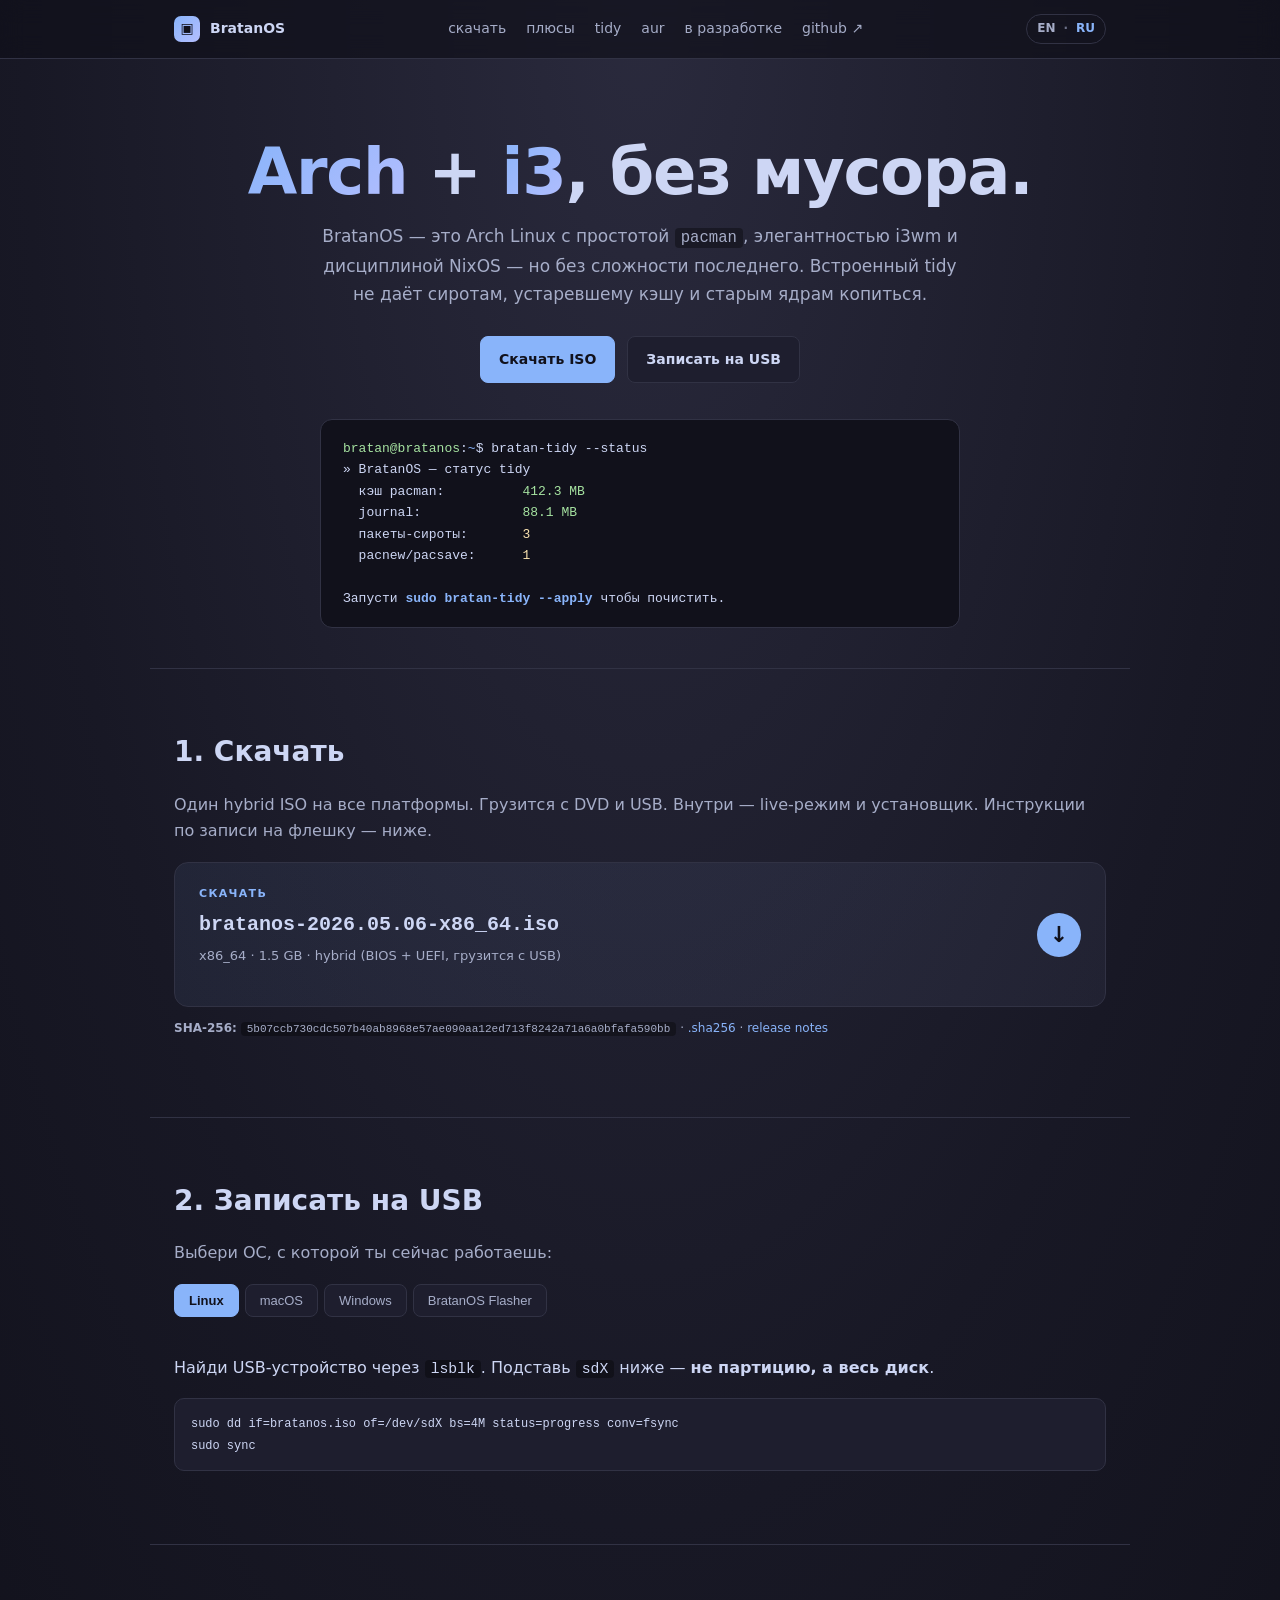
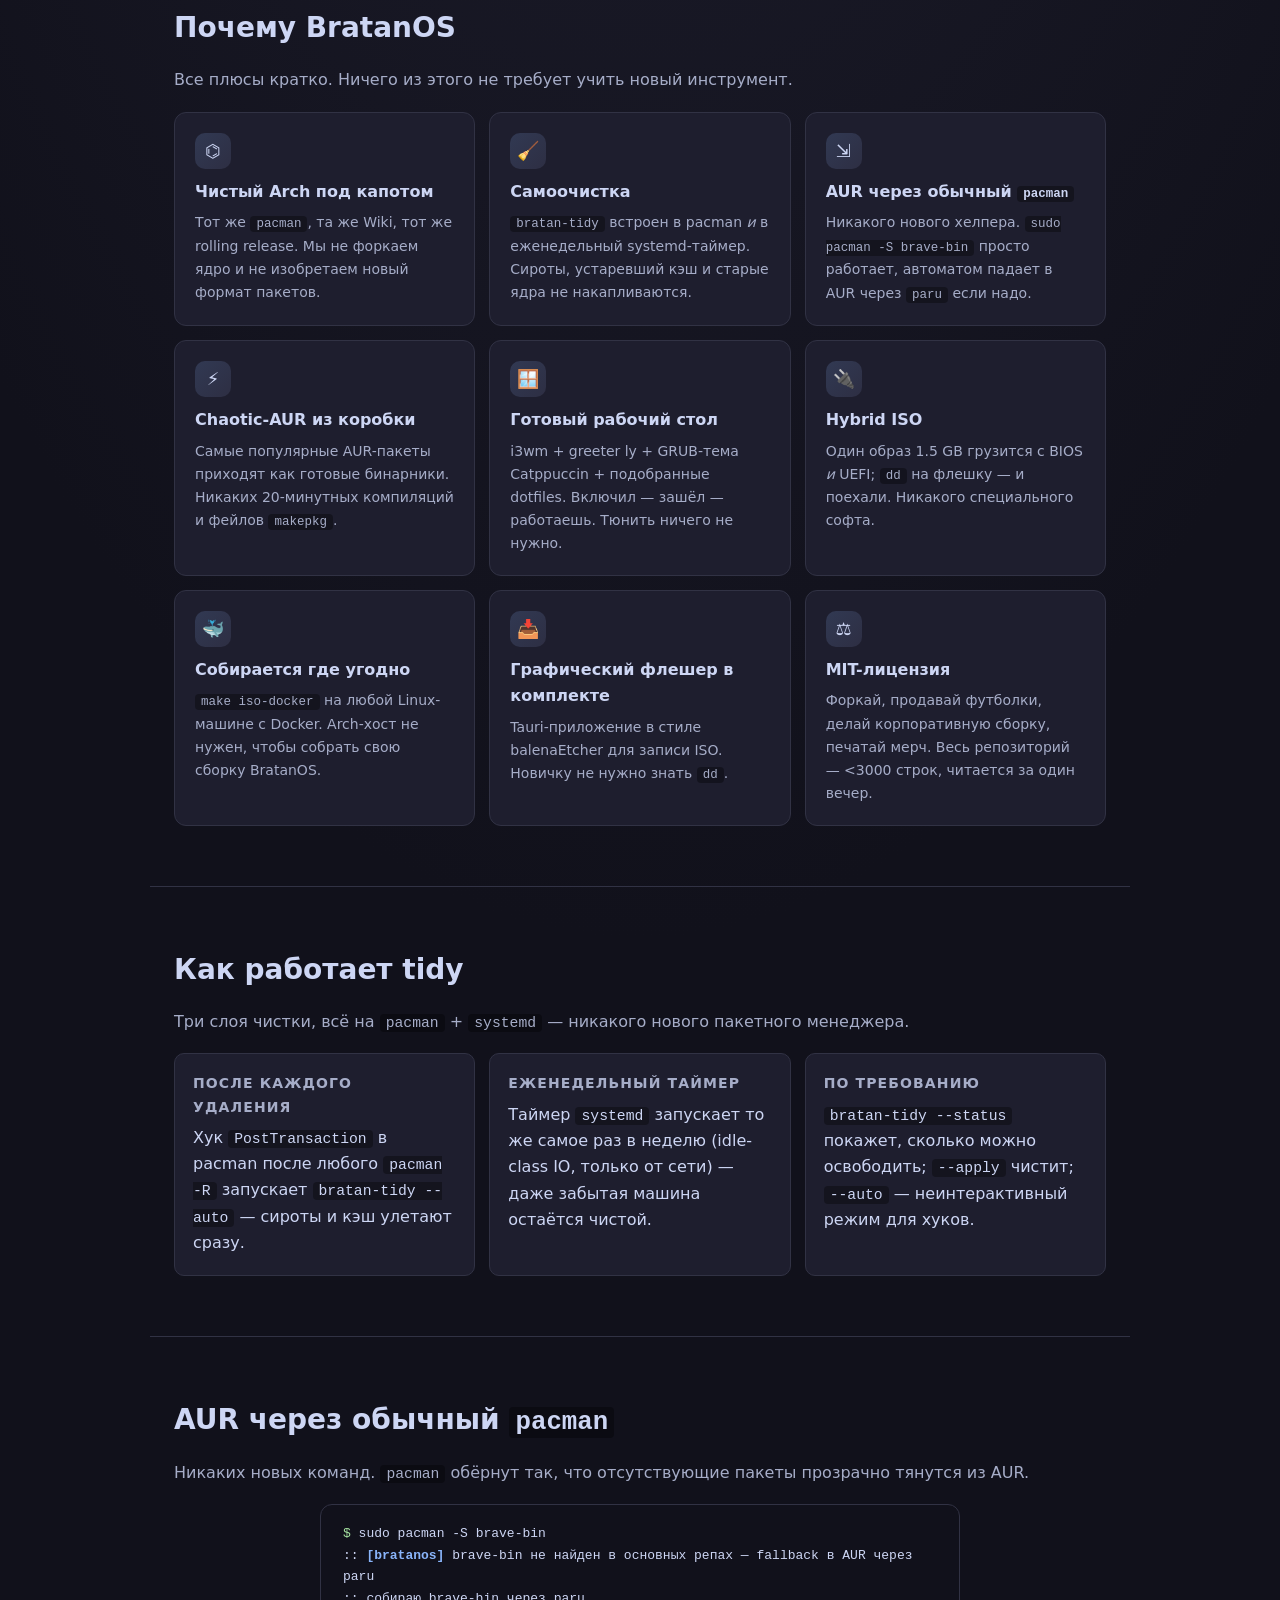
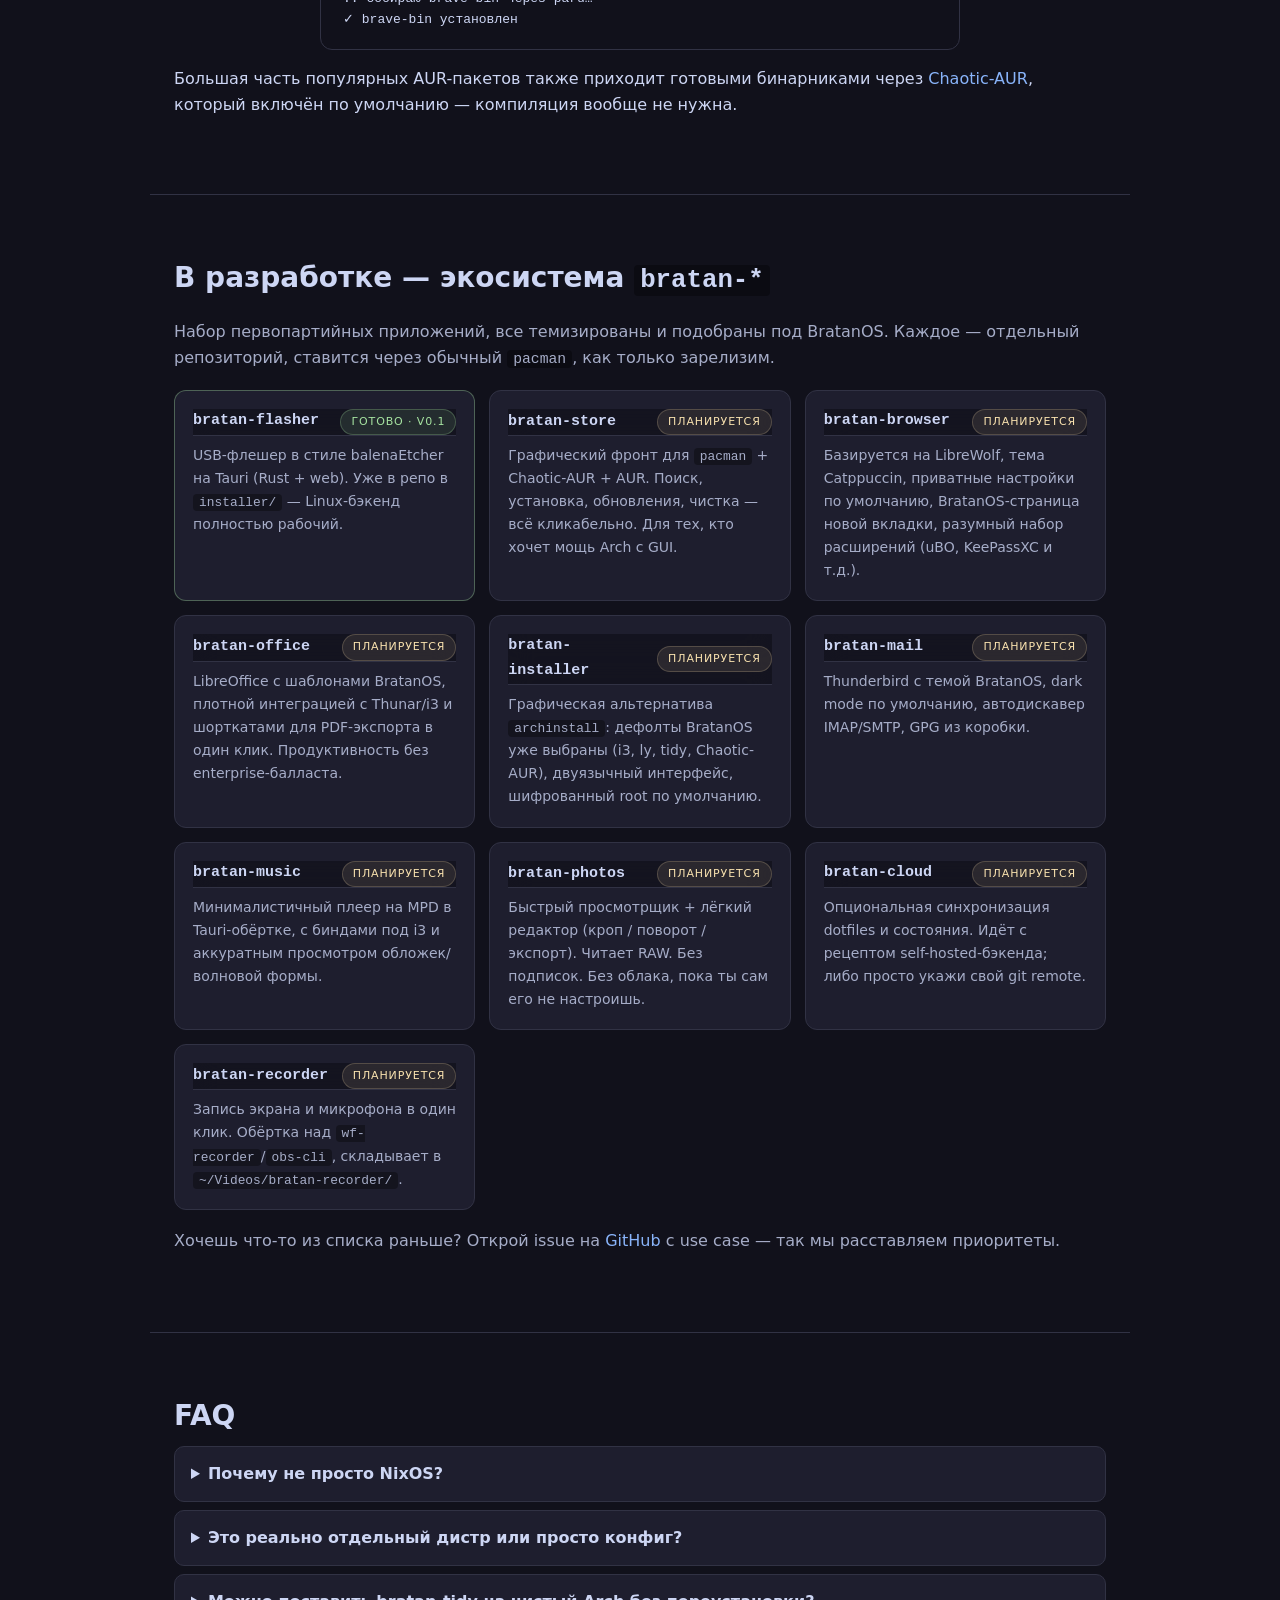
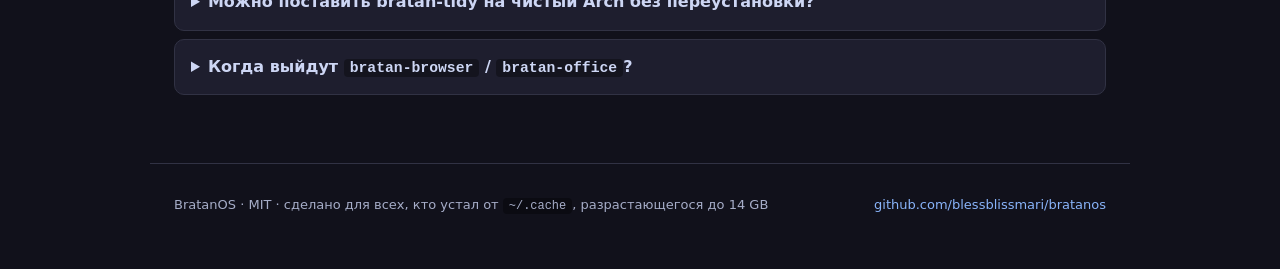
==== ru/index.html @ 0a7b6b56 "site: russian version + 'Why BratanOS' + 'Coming soon' bratan-* roadmap" ====
<!doctype html>
<html lang="ru">
<head>
  <meta charset="utf-8" />
  <meta name="viewport" content="width=device-width, initial-scale=1" />
  <meta name="description" content="BratanOS — Arch Linux + i3wm со встроенной авточисткой системы. Без сложности NixOS, без накопления мусора. С графическим флешером в комплекте." />
  <title>BratanOS — Arch + i3, без мусора.</title>
  <link rel="icon" href="data:image/svg+xml;utf8,&lt;svg xmlns='http://www.w3.org/2000/svg' viewBox='0 0 64 64'&gt;&lt;rect width='64' height='64' rx='12' fill='%2389b4fa'/&gt;&lt;text x='50%25' y='50%25' dominant-baseline='central' text-anchor='middle' font-family='ui-monospace,monospace' font-size='32' font-weight='800' fill='%231e1e2e'&gt;B&lt;/text&gt;&lt;/svg&gt;" />
  <link rel="stylesheet" href="../style.css" />
</head>
<body>

<header>
  <nav>
    <a class="brand" href="#">
      <span class="logo">▣</span> BratanOS
    </a>
    <ul class="nav-links">
      <li><a href="#download">скачать</a></li>
      <li><a href="#why">плюсы</a></li>
      <li><a href="#tidy">tidy</a></li>
      <li><a href="#aur">aur</a></li>
      <li><a href="#roadmap">в разработке</a></li>
      <li><a href="https://github.com/blessblissmari/bratanos">github ↗</a></li>
    </ul>
    <div class="lang">
      <a href="../">EN</a>
      <span class="lang__sep">·</span>
      <span class="lang__active">RU</span>
    </div>
  </nav>
</header>

<section class="hero">
  <h1><span class="grad">Arch</span> + <span class="grad">i3</span>, без мусора.</h1>
  <p class="lede">
    BratanOS — это Arch Linux с простотой <code>pacman</code>,
    элегантностью i3wm и дисциплиной NixOS — но без сложности последнего.
    Встроенный tidy не даёт сиротам, устаревшему кэшу и старым ядрам копиться.
  </p>
  <div class="cta">
    <a href="#download" class="btn btn--primary">Скачать ISO</a>
    <a href="#flash" class="btn">Записать на USB</a>
  </div>
  <pre class="terminal" aria-hidden="true"><span class="prompt">bratan@bratanos</span>:<span class="path">~</span>$ bratan-tidy --status
» BratanOS — статус tidy
  кэш pacman:          <span class="t-good">412.3 MB</span>
  journal:             <span class="t-good">88.1 MB</span>
  пакеты-сироты:       <span class="t-warn">3</span>
  pacnew/pacsave:      <span class="t-warn">1</span>

Запусти <span class="t-accent">sudo bratan-tidy --apply</span> чтобы почистить.</pre>
</section>

<section id="download" class="section">
  <h2>1. Скачать</h2>
  <p class="muted">Один hybrid ISO на все платформы. Грузится с DVD и USB. Внутри — live-режим и установщик. Инструкции по записи на флешку — ниже.</p>
  <a class="download-cta" href="https://github.com/blessblissmari/bratanos/releases/download/v0.1.0/bratanos-2026.05.06-x86_64.iso">
    <div class="download-cta__main">
      <span class="download-cta__label">Скачать</span>
      <strong>bratanos-2026.05.06-x86_64.iso</strong>
      <span class="muted">x86_64 · 1.5 GB · hybrid (BIOS + UEFI, грузится с USB)</span>
    </div>
    <div class="download-cta__arrow">↓</div>
  </a>
  <p class="muted download-meta">
    <strong>SHA-256:</strong>
    <code>5b07ccb730cdc507b40ab8968e57ae090aa12ed713f8242a71a6a0bfafa590bb</code>
    · <a href="https://github.com/blessblissmari/bratanos/releases/download/v0.1.0/bratanos-2026.05.06-x86_64.iso.sha256">.sha256</a>
    · <a href="https://github.com/blessblissmari/bratanos/releases/tag/v0.1.0">release notes</a>
  </p>
</section>

<section id="flash" class="section">
  <h2>2. Записать на USB</h2>
  <p class="muted">Выбери ОС, с которой ты сейчас работаешь:</p>
  <div class="tabs">
    <button class="tab" data-tab="linux">Linux</button>
    <button class="tab" data-tab="mac">macOS</button>
    <button class="tab" data-tab="windows">Windows</button>
    <button class="tab" data-tab="flasher">BratanOS Flasher</button>
  </div>
  <div class="tab-panel" data-panel="linux">
    <p>Найди USB-устройство через <code>lsblk</code>. Подставь <code>sdX</code> ниже — <strong>не партицию, а весь диск</strong>.</p>
    <pre><code>sudo dd if=bratanos.iso of=/dev/sdX bs=4M status=progress conv=fsync
sudo sync</code></pre>
  </div>
  <div class="tab-panel hidden" data-panel="mac">
    <p>Найди диск через <code>diskutil list</code>, размонтируй и пиши <code>dd</code>:</p>
    <pre><code>diskutil list
diskutil unmountDisk /dev/diskN
sudo dd if=bratanos.iso of=/dev/rdiskN bs=4m
sync</code></pre>
    <p class="muted">Или возьми <a href="https://etcher.balena.io/">balenaEtcher</a>, если терминал пугает.</p>
  </div>
  <div class="tab-panel hidden" data-panel="windows">
    <p>Любой из вариантов:</p>
    <ul>
      <li><a href="https://rufus.ie/">Rufus</a> — режим «DD image».</li>
      <li><a href="https://www.ventoy.net/">Ventoy</a> — кинуть ISO на флешку с Ventoy.</li>
      <li><a href="https://etcher.balena.io/">balenaEtcher</a> — выбрать, нажать, готово.</li>
    </ul>
  </div>
  <div class="tab-panel hidden" data-panel="flasher">
    <p>BratanOS Flasher — наш собственный аналог balenaEtcher: выбери ISO, выбери флешку, смотри прогресс. Написан на Tauri (Rust + web).</p>
    <pre><code># на BratanOS или Arch:
git clone https://github.com/blessblissmari/bratanos
cd bratanos/installer
sudo bratan-flasher</code></pre>
    <p class="muted">Linux-бэкенд работает уже сейчас; macOS и Windows — в разработке (заглушки за общим trait-ом).</p>
  </div>
</section>

<section id="why" class="section">
  <h2>Почему BratanOS</h2>
  <p class="muted">Все плюсы кратко. Ничего из этого не требует учить новый инструмент.</p>
  <div class="benefits">
    <div class="benefit">
      <div class="benefit__icon">⌬</div>
      <h3>Чистый Arch под капотом</h3>
      <p>Тот же <code>pacman</code>, та же Wiki, тот же rolling release. Мы не форкаем ядро и не изобретаем новый формат пакетов.</p>
    </div>
    <div class="benefit">
      <div class="benefit__icon">🧹</div>
      <h3>Самоочистка</h3>
      <p><code>bratan-tidy</code> встроен в pacman <em>и</em> в еженедельный systemd-таймер. Сироты, устаревший кэш и старые ядра не накапливаются.</p>
    </div>
    <div class="benefit">
      <div class="benefit__icon">⇲</div>
      <h3>AUR через обычный <code>pacman</code></h3>
      <p>Никакого нового хелпера. <code>sudo pacman -S brave-bin</code> просто работает, автоматом падает в AUR через <code>paru</code> если надо.</p>
    </div>
    <div class="benefit">
      <div class="benefit__icon">⚡</div>
      <h3>Chaotic-AUR из коробки</h3>
      <p>Самые популярные AUR-пакеты приходят как готовые бинарники. Никаких 20-минутных компиляций и фейлов <code>makepkg</code>.</p>
    </div>
    <div class="benefit">
      <div class="benefit__icon">🪟</div>
      <h3>Готовый рабочий стол</h3>
      <p>i3wm + greeter ly + GRUB-тема Catppuccin + подобранные dotfiles. Включил — зашёл — работаешь. Тюнить ничего не нужно.</p>
    </div>
    <div class="benefit">
      <div class="benefit__icon">🔌</div>
      <h3>Hybrid ISO</h3>
      <p>Один образ 1.5 GB грузится с BIOS <em>и</em> UEFI; <code>dd</code> на флешку — и поехали. Никакого специального софта.</p>
    </div>
    <div class="benefit">
      <div class="benefit__icon">🐳</div>
      <h3>Собирается где угодно</h3>
      <p><code>make iso-docker</code> на любой Linux-машине с Docker. Arch-хост не нужен, чтобы собрать свою сборку BratanOS.</p>
    </div>
    <div class="benefit">
      <div class="benefit__icon">📥</div>
      <h3>Графический флешер в комплекте</h3>
      <p>Tauri-приложение в стиле balenaEtcher для записи ISO. Новичку не нужно знать <code>dd</code>.</p>
    </div>
    <div class="benefit">
      <div class="benefit__icon">⚖</div>
      <h3>MIT-лицензия</h3>
      <p>Форкай, продавай футболки, делай корпоративную сборку, печатай мерч. Весь репозиторий — &lt;3000 строк, читается за один вечер.</p>
    </div>
  </div>
</section>

<section id="tidy" class="section">
  <h2>Как работает tidy</h2>
  <p class="muted">Три слоя чистки, всё на <code>pacman</code> + <code>systemd</code> — никакого нового пакетного менеджера.</p>
  <div class="grid-3">
    <div class="card">
      <h3>после каждого удаления</h3>
      <p>Хук <code>PostTransaction</code> в pacman после любого <code>pacman -R</code> запускает <code>bratan-tidy --auto</code> — сироты и кэш улетают сразу.</p>
    </div>
    <div class="card">
      <h3>еженедельный таймер</h3>
      <p>Таймер <code>systemd</code> запускает то же самое раз в неделю (idle-class IO, только от сети) — даже забытая машина остаётся чистой.</p>
    </div>
    <div class="card">
      <h3>по требованию</h3>
      <p><code>bratan-tidy --status</code> покажет, сколько можно освободить; <code>--apply</code> чистит; <code>--auto</code> — неинтерактивный режим для хуков.</p>
    </div>
  </div>
</section>

<section id="aur" class="section">
  <h2>AUR через обычный <code>pacman</code></h2>
  <p class="muted">Никаких новых команд. <code>pacman</code> обёрнут так, что отсутствующие пакеты прозрачно тянутся из AUR.</p>
  <pre class="terminal"><span class="prompt">$</span> sudo pacman -S brave-bin
:: <span class="t-accent">[bratanos]</span> brave-bin не найден в основных репах — fallback в AUR через paru
:: собираю brave-bin через paru…
✓ brave-bin установлен</pre>
  <p>Большая часть популярных AUR-пакетов также приходит готовыми бинарниками через <a href="https://aur.chaotic.cx/">Chaotic-AUR</a>, который включён по умолчанию — компиляция вообще не нужна.</p>
</section>

<section id="roadmap" class="section">
  <h2>В разработке — экосистема <code>bratan-*</code></h2>
  <p class="muted">Набор первопартийных приложений, все темизированы и подобраны под BratanOS. Каждое — отдельный репозиторий, ставится через обычный <code>pacman</code>, как только зарелизим.</p>
  <div class="roadmap">
    <article class="rmcard rmcard--shipped">
      <header>
        <span class="rmcard__name">bratan-flasher</span>
        <span class="rmcard__status rmcard__status--shipped">готово · v0.1</span>
      </header>
      <p>USB-флешер в стиле balenaEtcher на Tauri (Rust + web). Уже в репо в <code>installer/</code> — Linux-бэкенд полностью рабочий.</p>
    </article>
    <article class="rmcard">
      <header>
        <span class="rmcard__name">bratan-store</span>
        <span class="rmcard__status">планируется</span>
      </header>
      <p>Графический фронт для <code>pacman</code> + Chaotic-AUR + AUR. Поиск, установка, обновления, чистка — всё кликабельно. Для тех, кто хочет мощь Arch с GUI.</p>
    </article>
    <article class="rmcard">
      <header>
        <span class="rmcard__name">bratan-browser</span>
        <span class="rmcard__status">планируется</span>
      </header>
      <p>Базируется на LibreWolf, тема Catppuccin, приватные настройки по умолчанию, BratanOS-страница новой вкладки, разумный набор расширений (uBO, KeePassXC и т.д.).</p>
    </article>
    <article class="rmcard">
      <header>
        <span class="rmcard__name">bratan-office</span>
        <span class="rmcard__status">планируется</span>
      </header>
      <p>LibreOffice с шаблонами BratanOS, плотной интеграцией с Thunar/i3 и шорткатами для PDF-экспорта в один клик. Продуктивность без enterprise-балласта.</p>
    </article>
    <article class="rmcard">
      <header>
        <span class="rmcard__name">bratan-installer</span>
        <span class="rmcard__status">планируется</span>
      </header>
      <p>Графическая альтернатива <code>archinstall</code>: дефолты BratanOS уже выбраны (i3, ly, tidy, Chaotic-AUR), двуязычный интерфейс, шифрованный root по умолчанию.</p>
    </article>
    <article class="rmcard">
      <header>
        <span class="rmcard__name">bratan-mail</span>
        <span class="rmcard__status">планируется</span>
      </header>
      <p>Thunderbird с темой BratanOS, dark mode по умолчанию, автодискавер IMAP/SMTP, GPG из коробки.</p>
    </article>
    <article class="rmcard">
      <header>
        <span class="rmcard__name">bratan-music</span>
        <span class="rmcard__status">планируется</span>
      </header>
      <p>Минималистичный плеер на MPD в Tauri-обёртке, с биндами под i3 и аккуратным просмотром обложек/волновой формы.</p>
    </article>
    <article class="rmcard">
      <header>
        <span class="rmcard__name">bratan-photos</span>
        <span class="rmcard__status">планируется</span>
      </header>
      <p>Быстрый просмотрщик + лёгкий редактор (кроп / поворот / экспорт). Читает RAW. Без подписок. Без облака, пока ты сам его не настроишь.</p>
    </article>
    <article class="rmcard">
      <header>
        <span class="rmcard__name">bratan-cloud</span>
        <span class="rmcard__status">планируется</span>
      </header>
      <p>Опциональная синхронизация dotfiles и состояния. Идёт с рецептом self-hosted-бэкенда; либо просто укажи свой git remote.</p>
    </article>
    <article class="rmcard">
      <header>
        <span class="rmcard__name">bratan-recorder</span>
        <span class="rmcard__status">планируется</span>
      </header>
      <p>Запись экрана и микрофона в один клик. Обёртка над <code>wf-recorder</code>/<code>obs-cli</code>, складывает в <code>~/Videos/bratan-recorder/</code>.</p>
    </article>
  </div>
  <p class="muted" style="margin-top: 18px;">
    Хочешь что-то из списка раньше? Открой issue на
    <a href="https://github.com/blessblissmari/bratanos/issues">GitHub</a> с use case — так мы расставляем приоритеты.
  </p>
</section>

<section class="section">
  <h2>FAQ</h2>
  <details>
    <summary>Почему не просто NixOS?</summary>
    <p>Nix решает проблему, но цена — новый язык, derivations, flakes и кривая обучения. BratanOS сохраняет простоту Arch и просто наводит порядок в том, что уже есть.</p>
  </details>
  <details>
    <summary>Это реально отдельный дистр или просто конфиг?</summary>
    <p>Это downstream Arch — те же пакеты, те же ядра, тот же <code>pacman</code>. «Дистр» — это профиль archiso, набор инструментов <code>bratan-*</code> и подобранные дефолты (i3, ly, GRUB-тема, Chaotic-AUR из коробки).</p>
  </details>
  <details>
    <summary>Можно поставить bratan-tidy на чистый Arch без переустановки?</summary>
    <p>Да. Клонируй репо и сделай <code>sudo make install-tidy</code> — он просто положит скрипт + systemd-юнит + pacman-хук на место.</p>
  </details>
  <details>
    <summary>Когда выйдут <code>bratan-browser</code> / <code>bratan-office</code>?</summary>
    <p>Жёсткого ETA нет. Roadmap выше — оптимистичный список; лучше выпустить одно хорошо, чем десять наполовину. Flasher уже в v0.1; следующие в очереди — <code>bratan-store</code> и <code>bratan-installer</code>.</p>
  </details>
</section>

<footer>
  <span>BratanOS · MIT · сделано для всех, кто устал от <code>~/.cache</code>, разрастающегося до 14 GB</span>
  <a href="https://github.com/blessblissmari/bratanos">github.com/blessblissmari/bratanos</a>
</footer>

<script src="../main.js"></script>
</body>
</html>
---- style.css ----
:root {
  --bg:        #11111b;
  --bg-2:      #181825;
  --surface:   #1e1e2e;
  --surface-2: #313244;
  --line:      #313244;
  --text:      #cdd6f4;
  --muted:     #a6adc8;
  --dim:       #6c7086;
  --accent:    #89b4fa;
  --accent-2:  #b4befe;
  --good:      #a6e3a1;
  --warn:      #f9e2af;
  --bad:       #f38ba8;
}

* { box-sizing: border-box; }
html, body { margin: 0; padding: 0; }
body {
  background: radial-gradient(80% 50% at 50% 0%, #2a2a3d 0%, var(--bg-2) 60%, var(--bg) 100%);
  color: var(--text);
  font: 16px/1.65 'Inter', system-ui, -apple-system, BlinkMacSystemFont, sans-serif;
  min-height: 100vh;
}

a { color: var(--accent); text-decoration: none; }
a:hover { color: var(--accent-2); }

code, pre, .terminal {
  font-family: 'JetBrains Mono', ui-monospace, SFMono-Regular, Menlo, monospace;
  font-size: 0.92em;
}
code { background: rgba(0,0,0,0.35); padding: 1px 6px; border-radius: 4px; }
pre {
  background: var(--surface);
  border: 1px solid var(--line);
  padding: 14px 16px;
  border-radius: 10px;
  overflow-x: auto;
  font-size: 13px;
}
pre code { background: transparent; padding: 0; }

/* nav */
header {
  position: sticky; top: 0; z-index: 10;
  backdrop-filter: blur(12px);
  background: rgba(17,17,27,0.7);
  border-bottom: 1px solid var(--line);
}
nav {
  max-width: 980px; margin: 0 auto; padding: 14px 24px;
  display: flex; justify-content: space-between; align-items: center;
  font-size: 14px;
}
nav .brand { display: flex; align-items: center; gap: 10px; font-weight: 700; color: var(--text); }
nav .brand .logo {
  width: 26px; height: 26px;
  border-radius: 7px;
  background: linear-gradient(135deg, var(--accent), var(--accent-2));
  color: var(--bg);
  display: grid; place-items: center;
  font-size: 14px;
}
nav ul { list-style: none; padding: 0; margin: 0; display: flex; gap: 20px; }
nav ul a { color: var(--muted); }
nav ul a:hover { color: var(--text); }

/* lang switcher */
.lang {
  display: inline-flex; align-items: center; gap: 8px;
  padding: 4px 10px;
  border-radius: 999px;
  border: 1px solid var(--line);
  font-size: 12px; font-weight: 700;
  color: var(--muted);
}
.lang a { color: var(--muted); }
.lang a:hover { color: var(--text); }
.lang__active { color: var(--accent); }
.lang__sep { color: var(--dim); }

@media (max-width: 720px) {
  nav { gap: 12px; flex-wrap: wrap; }
  nav ul { gap: 14px; font-size: 13px; }
}

/* hero */
.hero {
  max-width: 980px; margin: 0 auto;
  padding: 80px 24px 40px;
  text-align: center;
}
.hero h1 {
  font-size: clamp(36px, 6vw, 64px);
  font-weight: 800;
  letter-spacing: -0.02em;
  margin: 0 0 16px;
  line-height: 1.05;
}
.hero .grad {
  background: linear-gradient(135deg, var(--accent), var(--accent-2));
  -webkit-background-clip: text;
  background-clip: text;
  color: transparent;
}
.hero .lede {
  max-width: 640px; margin: 0 auto 28px;
  color: var(--muted); font-size: 17px;
}
.hero .cta { display: flex; gap: 12px; justify-content: center; margin-bottom: 36px; }

.btn {
  display: inline-block;
  padding: 11px 18px;
  border-radius: 8px;
  background: var(--surface);
  color: var(--text);
  border: 1px solid var(--line);
  font-weight: 600;
  font-size: 14px;
  transition: transform .05s ease, background .15s ease, border-color .15s ease;
}
.btn:hover { background: var(--surface-2); color: var(--text); }
.btn--primary { background: var(--accent); color: var(--bg); border-color: var(--accent); }
.btn--primary:hover { background: var(--accent-2); color: var(--bg); }

.terminal {
  text-align: left;
  background: var(--bg);
  border: 1px solid var(--line);
  padding: 18px 22px;
  border-radius: 12px;
  max-width: 640px; margin: 0 auto;
  font-size: 13px;
  white-space: pre-wrap;
}
.terminal .prompt { color: var(--good); }
.terminal .path   { color: var(--accent); }
.t-good   { color: var(--good); }
.t-warn   { color: var(--warn); }
.t-accent { color: var(--accent); font-weight: 700; }

/* sections */
.section {
  max-width: 980px; margin: 0 auto;
  padding: 60px 24px;
  border-top: 1px solid var(--line);
}
.section h2 { font-size: 28px; margin: 0 0 6px; }
.section .muted { color: var(--muted); margin-bottom: 18px; }

/* download */
.download-cta {
  display: flex; align-items: center; gap: 18px;
  padding: 22px 24px;
  border-radius: 14px;
  background: linear-gradient(135deg, rgba(137,180,250,0.08), rgba(180,190,254,0.06));
  border: 1px solid var(--line);
  color: var(--text);
  margin: 18px 0 8px;
  transition: transform .08s ease, border-color .15s ease, background .2s ease;
}
.download-cta:hover {
  border-color: var(--accent);
  background: linear-gradient(135deg, rgba(137,180,250,0.18), rgba(180,190,254,0.12));
  color: var(--text);
  transform: translateY(-1px);
}
.download-cta__main { display: flex; flex-direction: column; gap: 4px; flex: 1; min-width: 0; }
.download-cta__label {
  font-size: 11px; text-transform: uppercase; letter-spacing: 0.12em; color: var(--accent);
  font-weight: 700;
}
.download-cta strong {
  font-size: 20px;
  font-family: 'JetBrains Mono', ui-monospace, monospace;
  word-break: break-all;
}
.download-cta .muted { font-size: 13px; color: var(--muted); }
.download-cta__arrow {
  width: 44px; height: 44px;
  border-radius: 50%;
  background: var(--accent);
  color: var(--bg);
  display: grid; place-items: center;
  font-size: 22px; font-weight: 800;
  flex-shrink: 0;
}
.download-meta { font-size: 12px; word-break: break-all; }

/* tabs */
.tabs { display: flex; gap: 6px; flex-wrap: wrap; margin: 14px 0; }
.tab {
  background: var(--surface);
  border: 1px solid var(--line);
  color: var(--muted);
  padding: 8px 14px;
  border-radius: 8px;
  cursor: pointer; font-size: 13px;
}
.tab.active { background: var(--accent); color: var(--bg); border-color: var(--accent); font-weight: 700; }
.tab-panel { padding-top: 8px; }
.hidden { display: none !important; }

/* grid-3 */
.grid-3 {
  display: grid; gap: 14px;
  grid-template-columns: repeat(auto-fit, minmax(240px, 1fr));
  margin-top: 18px;
}
.card {
  padding: 18px; border-radius: 10px;
  background: var(--surface);
  border: 1px solid var(--line);
}
.card h3 { margin: 0 0 6px; font-size: 14px; text-transform: uppercase; letter-spacing: 0.08em; color: var(--muted); }
.card p  { margin: 0; }

/* benefits grid (Why BratanOS) */
.benefits {
  display: grid; gap: 14px;
  grid-template-columns: repeat(auto-fit, minmax(260px, 1fr));
  margin-top: 18px;
}
.benefit {
  padding: 20px;
  border-radius: 12px;
  background: var(--surface);
  border: 1px solid var(--line);
  display: flex; flex-direction: column; gap: 6px;
  transition: border-color .15s ease, transform .08s ease;
}
.benefit:hover { border-color: var(--accent); transform: translateY(-1px); }
.benefit__icon {
  width: 36px; height: 36px;
  display: grid; place-items: center;
  border-radius: 10px;
  background: linear-gradient(135deg, rgba(137,180,250,0.18), rgba(180,190,254,0.10));
  font-size: 18px;
  margin-bottom: 4px;
}
.benefit h3 {
  margin: 0;
  font-size: 16px;
  letter-spacing: 0;
  text-transform: none;
  color: var(--text);
}
.benefit p { margin: 0; color: var(--muted); font-size: 14px; }
.benefit code { font-size: 12.5px; }

/* roadmap */
.roadmap {
  display: grid; gap: 14px;
  grid-template-columns: repeat(auto-fit, minmax(280px, 1fr));
  margin-top: 18px;
}
.rmcard {
  padding: 18px;
  border-radius: 12px;
  background: var(--surface);
  border: 1px solid var(--line);
  display: flex; flex-direction: column; gap: 8px;
  transition: border-color .15s ease, transform .08s ease;
}
.rmcard:hover { border-color: var(--accent); transform: translateY(-1px); }
.rmcard header {
  display: flex; justify-content: space-between; align-items: center; gap: 10px;
}
.rmcard__name {
  font-family: 'JetBrains Mono', ui-monospace, monospace;
  font-weight: 700;
  font-size: 15px;
  color: var(--text);
}
.rmcard__status {
  font-size: 11px;
  text-transform: uppercase;
  letter-spacing: 0.08em;
  padding: 3px 10px;
  border-radius: 999px;
  background: rgba(249,226,175,0.10);
  color: var(--warn);
  border: 1px solid rgba(249,226,175,0.20);
  white-space: nowrap;
}
.rmcard__status--shipped {
  background: rgba(166,227,161,0.12);
  color: var(--good);
  border-color: rgba(166,227,161,0.25);
}
.rmcard--shipped { border-color: rgba(166,227,161,0.35); }
.rmcard p { margin: 0; color: var(--muted); font-size: 14px; }

/* faq */
details {
  background: var(--surface); border: 1px solid var(--line);
  border-radius: 10px; padding: 14px 16px; margin-bottom: 8px;
}
details summary { cursor: pointer; font-weight: 600; }
details[open] summary { margin-bottom: 8px; }

/* footer */
footer {
  max-width: 980px; margin: 0 auto;
  padding: 30px 24px 60px;
  border-top: 1px solid var(--line);
  display: flex; flex-wrap: wrap; gap: 12px;
  justify-content: space-between;
  font-size: 13px; color: var(--muted);
}
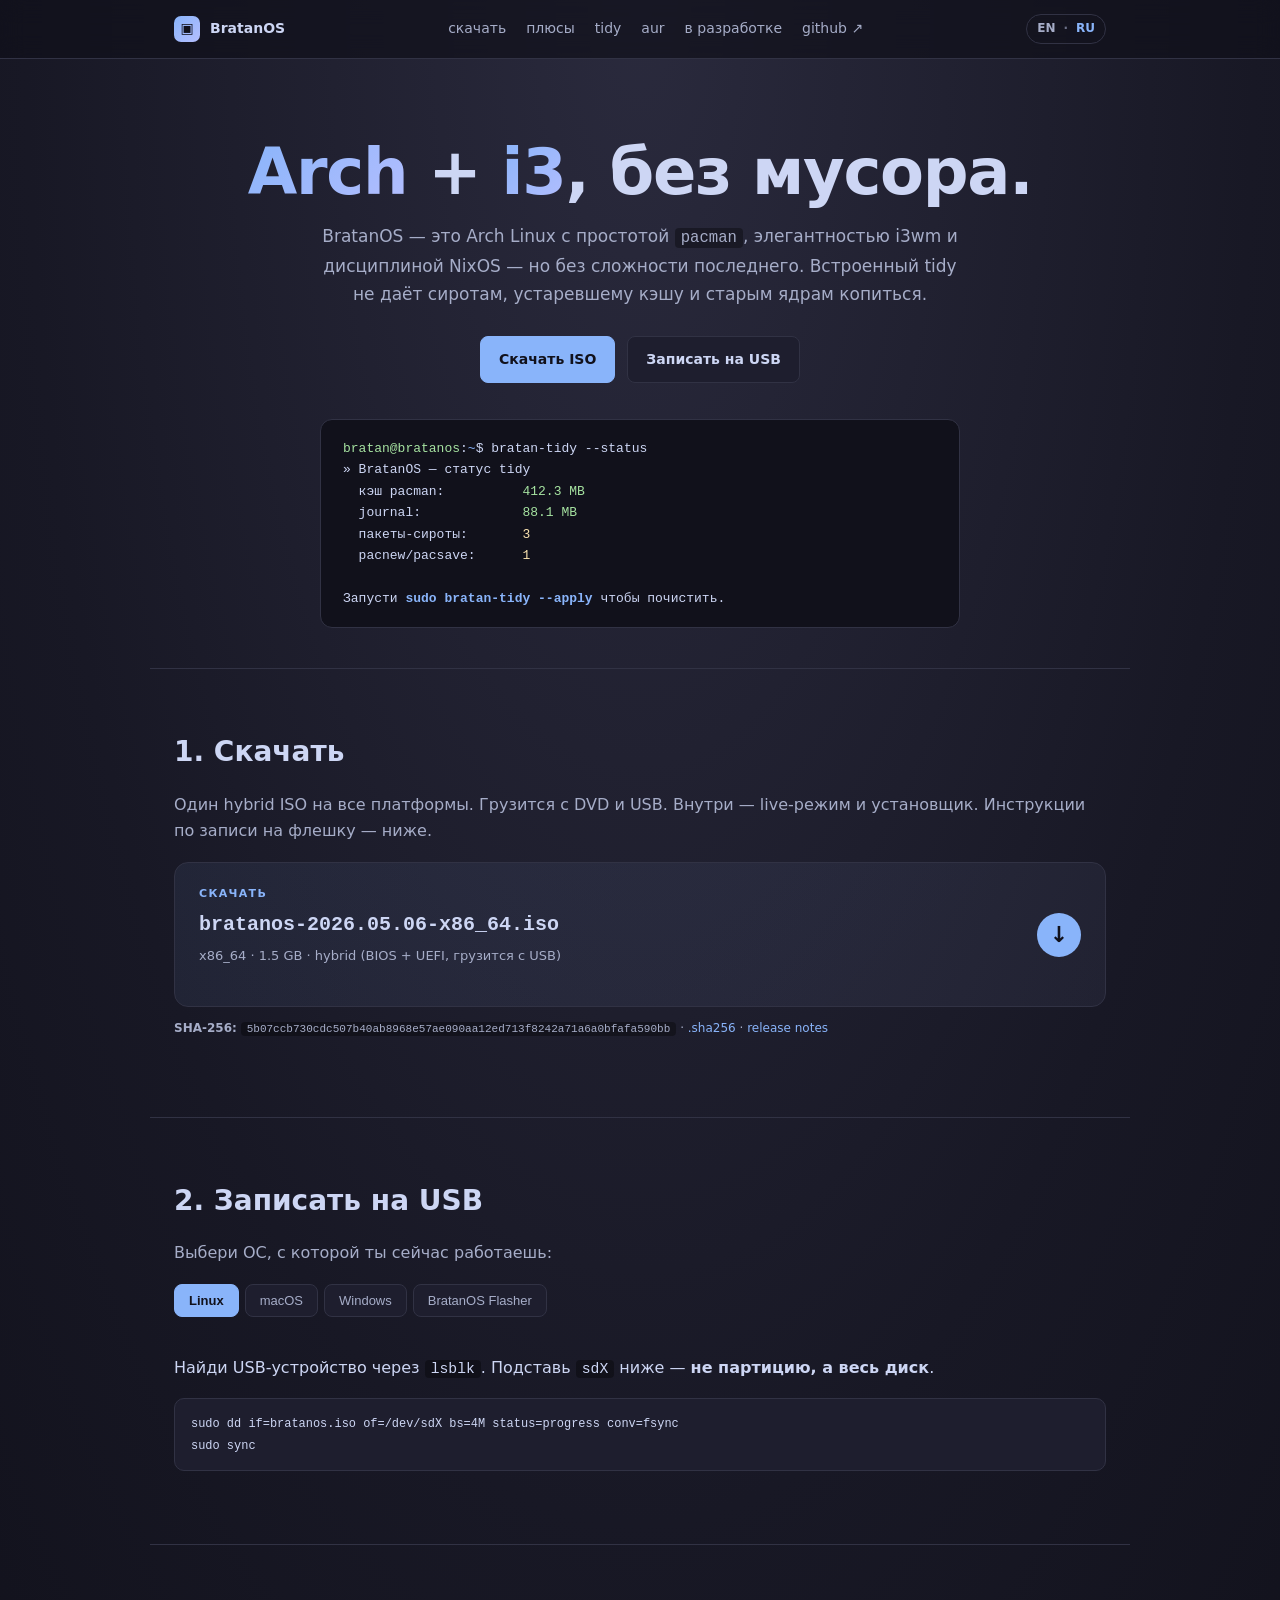
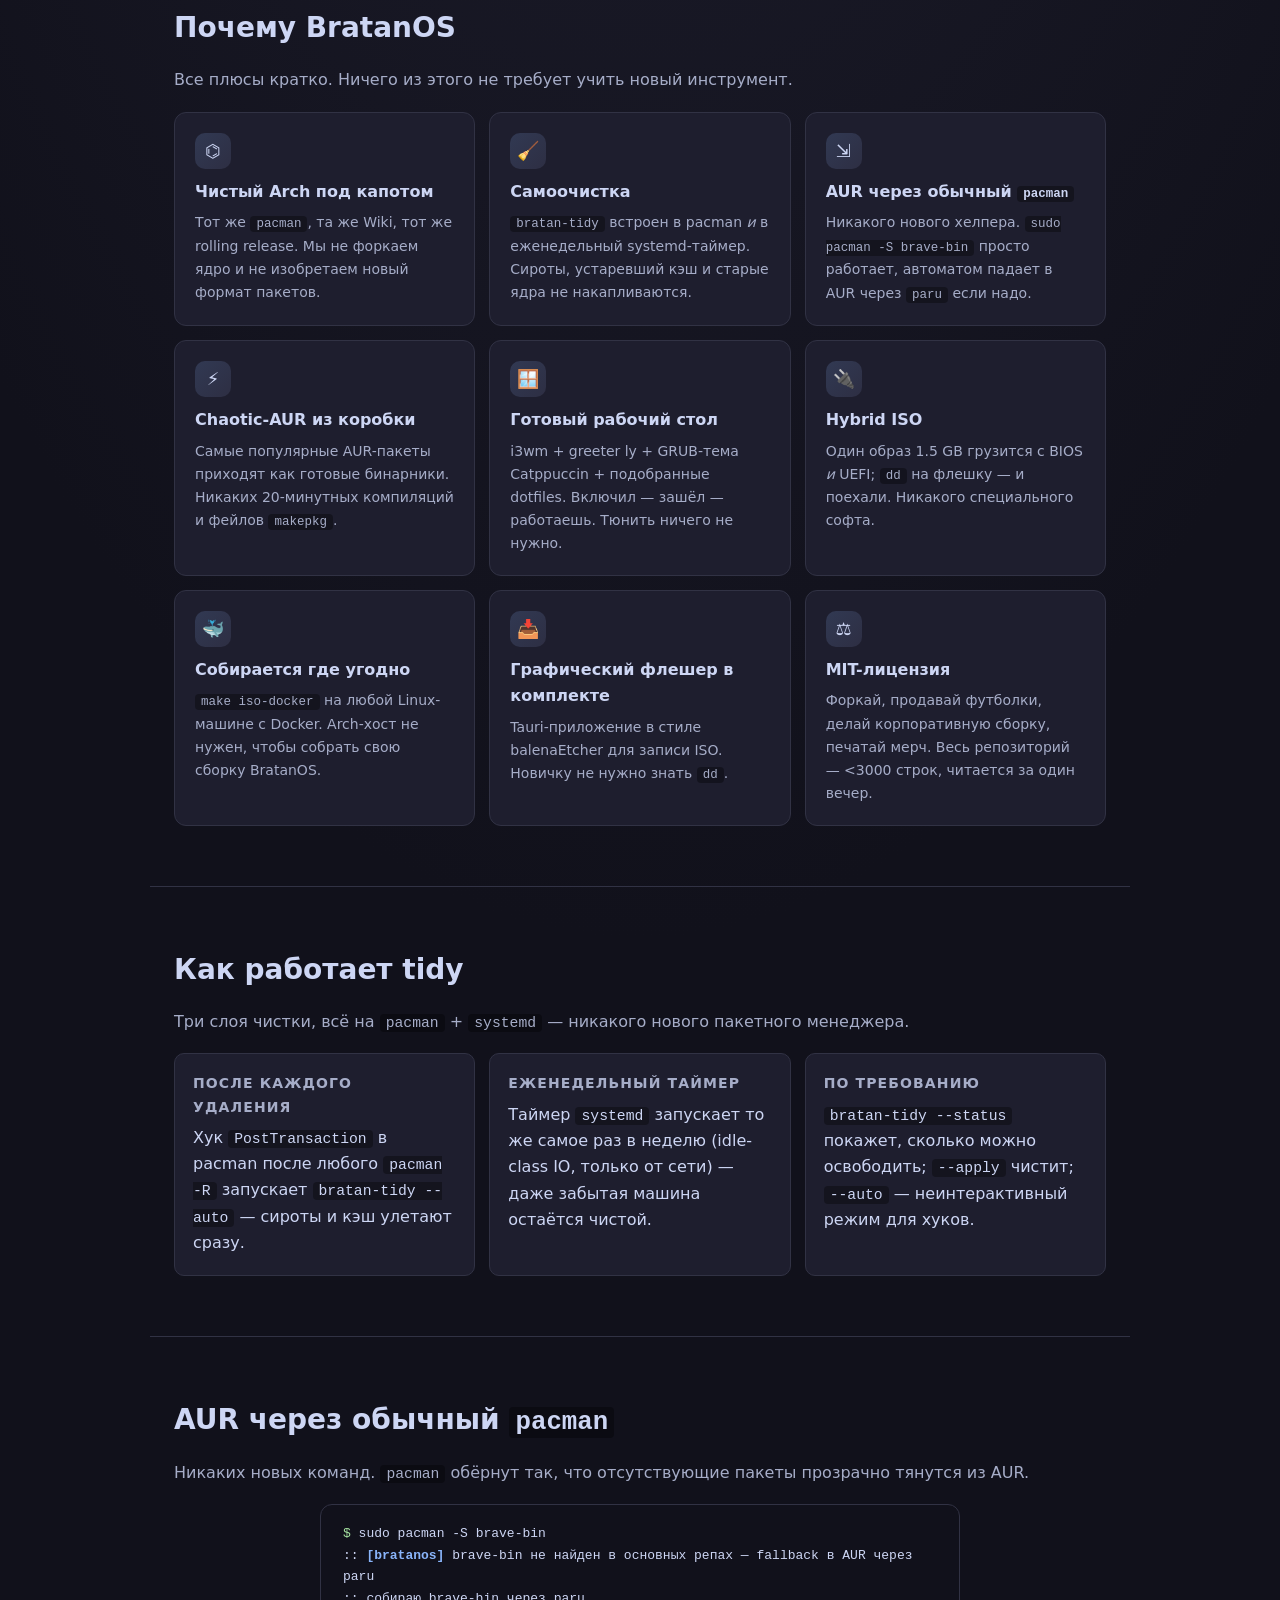
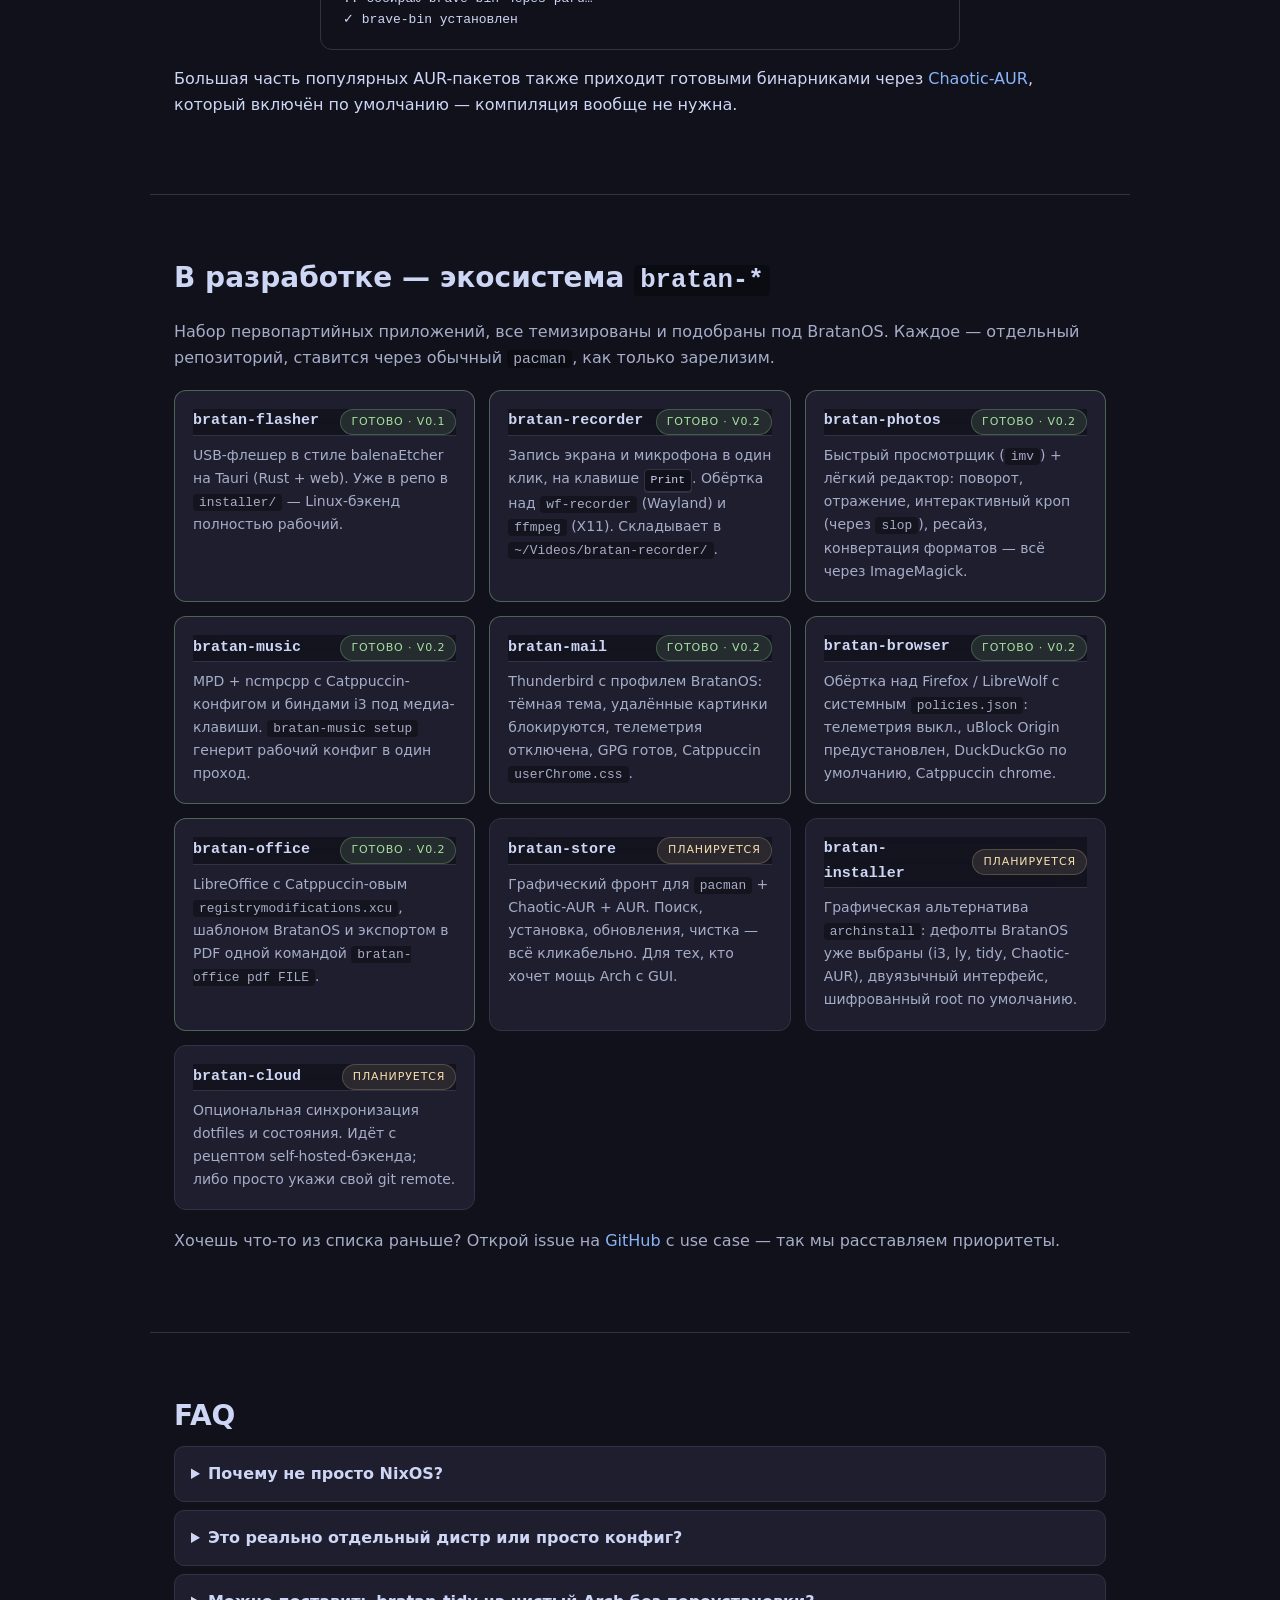
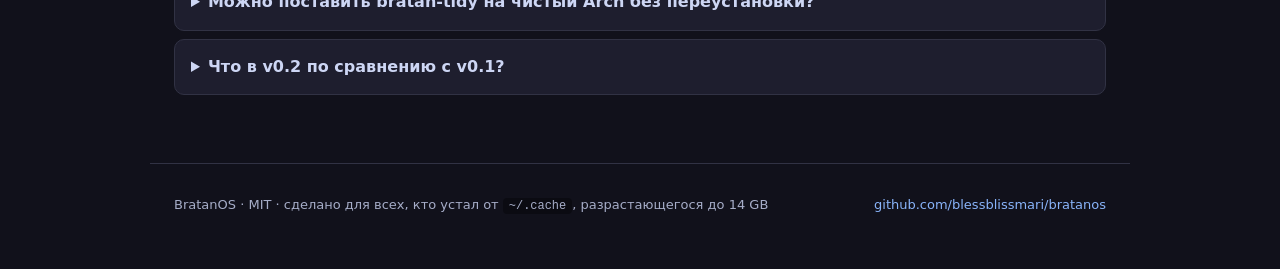
==== commit 43d964f2: "site: roadmap reflects shipped bratan-* apps (v0.2)" ====
--- a/ru/index.html
+++ b/ru/index.html
@@ -203,6 +203,48 @@
       </header>
       <p>USB-флешер в стиле balenaEtcher на Tauri (Rust + web). Уже в репо в <code>installer/</code> — Linux-бэкенд полностью рабочий.</p>
     </article>
+    <article class="rmcard rmcard--shipped">
+      <header>
+        <span class="rmcard__name">bratan-recorder</span>
+        <span class="rmcard__status rmcard__status--shipped">готово · v0.2</span>
+      </header>
+      <p>Запись экрана и микрофона в один клик, на клавише <kbd>Print</kbd>. Обёртка над <code>wf-recorder</code> (Wayland) и <code>ffmpeg</code> (X11). Складывает в <code>~/Videos/bratan-recorder/</code>.</p>
+    </article>
+    <article class="rmcard rmcard--shipped">
+      <header>
+        <span class="rmcard__name">bratan-photos</span>
+        <span class="rmcard__status rmcard__status--shipped">готово · v0.2</span>
+      </header>
+      <p>Быстрый просмотрщик (<code>imv</code>) + лёгкий редактор: поворот, отражение, интерактивный кроп (через <code>slop</code>), ресайз, конвертация форматов — всё через ImageMagick.</p>
+    </article>
+    <article class="rmcard rmcard--shipped">
+      <header>
+        <span class="rmcard__name">bratan-music</span>
+        <span class="rmcard__status rmcard__status--shipped">готово · v0.2</span>
+      </header>
+      <p>MPD + ncmpcpp с Catppuccin-конфигом и биндами i3 под медиа-клавиши. <code>bratan-music setup</code> генерит рабочий конфиг в один проход.</p>
+    </article>
+    <article class="rmcard rmcard--shipped">
+      <header>
+        <span class="rmcard__name">bratan-mail</span>
+        <span class="rmcard__status rmcard__status--shipped">готово · v0.2</span>
+      </header>
+      <p>Thunderbird с профилем BratanOS: тёмная тема, удалённые картинки блокируются, телеметрия отключена, GPG готов, Catppuccin <code>userChrome.css</code>.</p>
+    </article>
+    <article class="rmcard rmcard--shipped">
+      <header>
+        <span class="rmcard__name">bratan-browser</span>
+        <span class="rmcard__status rmcard__status--shipped">готово · v0.2</span>
+      </header>
+      <p>Обёртка над Firefox / LibreWolf с системным <code>policies.json</code>: телеметрия выкл., uBlock Origin предустановлен, DuckDuckGo по умолчанию, Catppuccin chrome.</p>
+    </article>
+    <article class="rmcard rmcard--shipped">
+      <header>
+        <span class="rmcard__name">bratan-office</span>
+        <span class="rmcard__status rmcard__status--shipped">готово · v0.2</span>
+      </header>
+      <p>LibreOffice с Catppuccin-овым <code>registrymodifications.xcu</code>, шаблоном BratanOS и экспортом в PDF одной командой <code>bratan-office pdf FILE</code>.</p>
+    </article>
     <article class="rmcard">
       <header>
         <span class="rmcard__name">bratan-store</span>
@@ -212,20 +254,6 @@
     </article>
     <article class="rmcard">
       <header>
-        <span class="rmcard__name">bratan-browser</span>
-        <span class="rmcard__status">планируется</span>
-      </header>
-      <p>Базируется на LibreWolf, тема Catppuccin, приватные настройки по умолчанию, BratanOS-страница новой вкладки, разумный набор расширений (uBO, KeePassXC и т.д.).</p>
-    </article>
-    <article class="rmcard">
-      <header>
-        <span class="rmcard__name">bratan-office</span>
-        <span class="rmcard__status">планируется</span>
-      </header>
-      <p>LibreOffice с шаблонами BratanOS, плотной интеграцией с Thunar/i3 и шорткатами для PDF-экспорта в один клик. Продуктивность без enterprise-балласта.</p>
-    </article>
-    <article class="rmcard">
-      <header>
         <span class="rmcard__name">bratan-installer</span>
         <span class="rmcard__status">планируется</span>
       </header>
@@ -233,38 +261,10 @@
     </article>
     <article class="rmcard">
       <header>
-        <span class="rmcard__name">bratan-mail</span>
-        <span class="rmcard__status">планируется</span>
-      </header>
-      <p>Thunderbird с темой BratanOS, dark mode по умолчанию, автодискавер IMAP/SMTP, GPG из коробки.</p>
-    </article>
-    <article class="rmcard">
-      <header>
-        <span class="rmcard__name">bratan-music</span>
-        <span class="rmcard__status">планируется</span>
-      </header>
-      <p>Минималистичный плеер на MPD в Tauri-обёртке, с биндами под i3 и аккуратным просмотром обложек/волновой формы.</p>
-    </article>
-    <article class="rmcard">
-      <header>
-        <span class="rmcard__name">bratan-photos</span>
-        <span class="rmcard__status">планируется</span>
-      </header>
-      <p>Быстрый просмотрщик + лёгкий редактор (кроп / поворот / экспорт). Читает RAW. Без подписок. Без облака, пока ты сам его не настроишь.</p>
-    </article>
-    <article class="rmcard">
-      <header>
         <span class="rmcard__name">bratan-cloud</span>
         <span class="rmcard__status">планируется</span>
       </header>
       <p>Опциональная синхронизация dotfiles и состояния. Идёт с рецептом self-hosted-бэкенда; либо просто укажи свой git remote.</p>
-    </article>
-    <article class="rmcard">
-      <header>
-        <span class="rmcard__name">bratan-recorder</span>
-        <span class="rmcard__status">планируется</span>
-      </header>
-      <p>Запись экрана и микрофона в один клик. Обёртка над <code>wf-recorder</code>/<code>obs-cli</code>, складывает в <code>~/Videos/bratan-recorder/</code>.</p>
     </article>
   </div>
   <p class="muted" style="margin-top: 18px;">
@@ -288,8 +288,8 @@
     <p>Да. Клонируй репо и сделай <code>sudo make install-tidy</code> — он просто положит скрипт + systemd-юнит + pacman-хук на место.</p>
   </details>
   <details>
-    <summary>Когда выйдут <code>bratan-browser</code> / <code>bratan-office</code>?</summary>
-    <p>Жёсткого ETA нет. Roadmap выше — оптимистичный список; лучше выпустить одно хорошо, чем десять наполовину. Flasher уже в v0.1; следующие в очереди — <code>bratan-store</code> и <code>bratan-installer</code>.</p>
+    <summary>Что в v0.2 по сравнению с v0.1?</summary>
+    <p>v0.1 это сам дистрибутив + <code>bratan-flasher</code>. v0.2 добавляет шесть первопартийных приложений: <code>bratan-recorder</code>, <code>bratan-photos</code>, <code>bratan-music</code>, <code>bratan-mail</code>, <code>bratan-browser</code> и <code>bratan-office</code> — все уже в live-ISO по умолчанию. В roadmap остаётся: <code>bratan-store</code>, <code>bratan-installer</code> и <code>bratan-cloud</code>.</p>
   </details>
 </section>
 
--- a/style.css
+++ b/style.css
@@ -310,3 +310,16 @@
   justify-content: space-between;
   font-size: 13px; color: var(--muted);
 }
+
+/* keyboard keys (used in roadmap) */
+kbd {
+    display: inline-block;
+    padding: 1px 6px;
+    border-radius: 4px;
+    border: 1px solid var(--line);
+    background: var(--bg);
+    font-family: 'JetBrains Mono', ui-monospace, monospace;
+    font-size: 11.5px;
+    color: var(--text);
+    box-shadow: 0 1px 0 var(--line);
+}
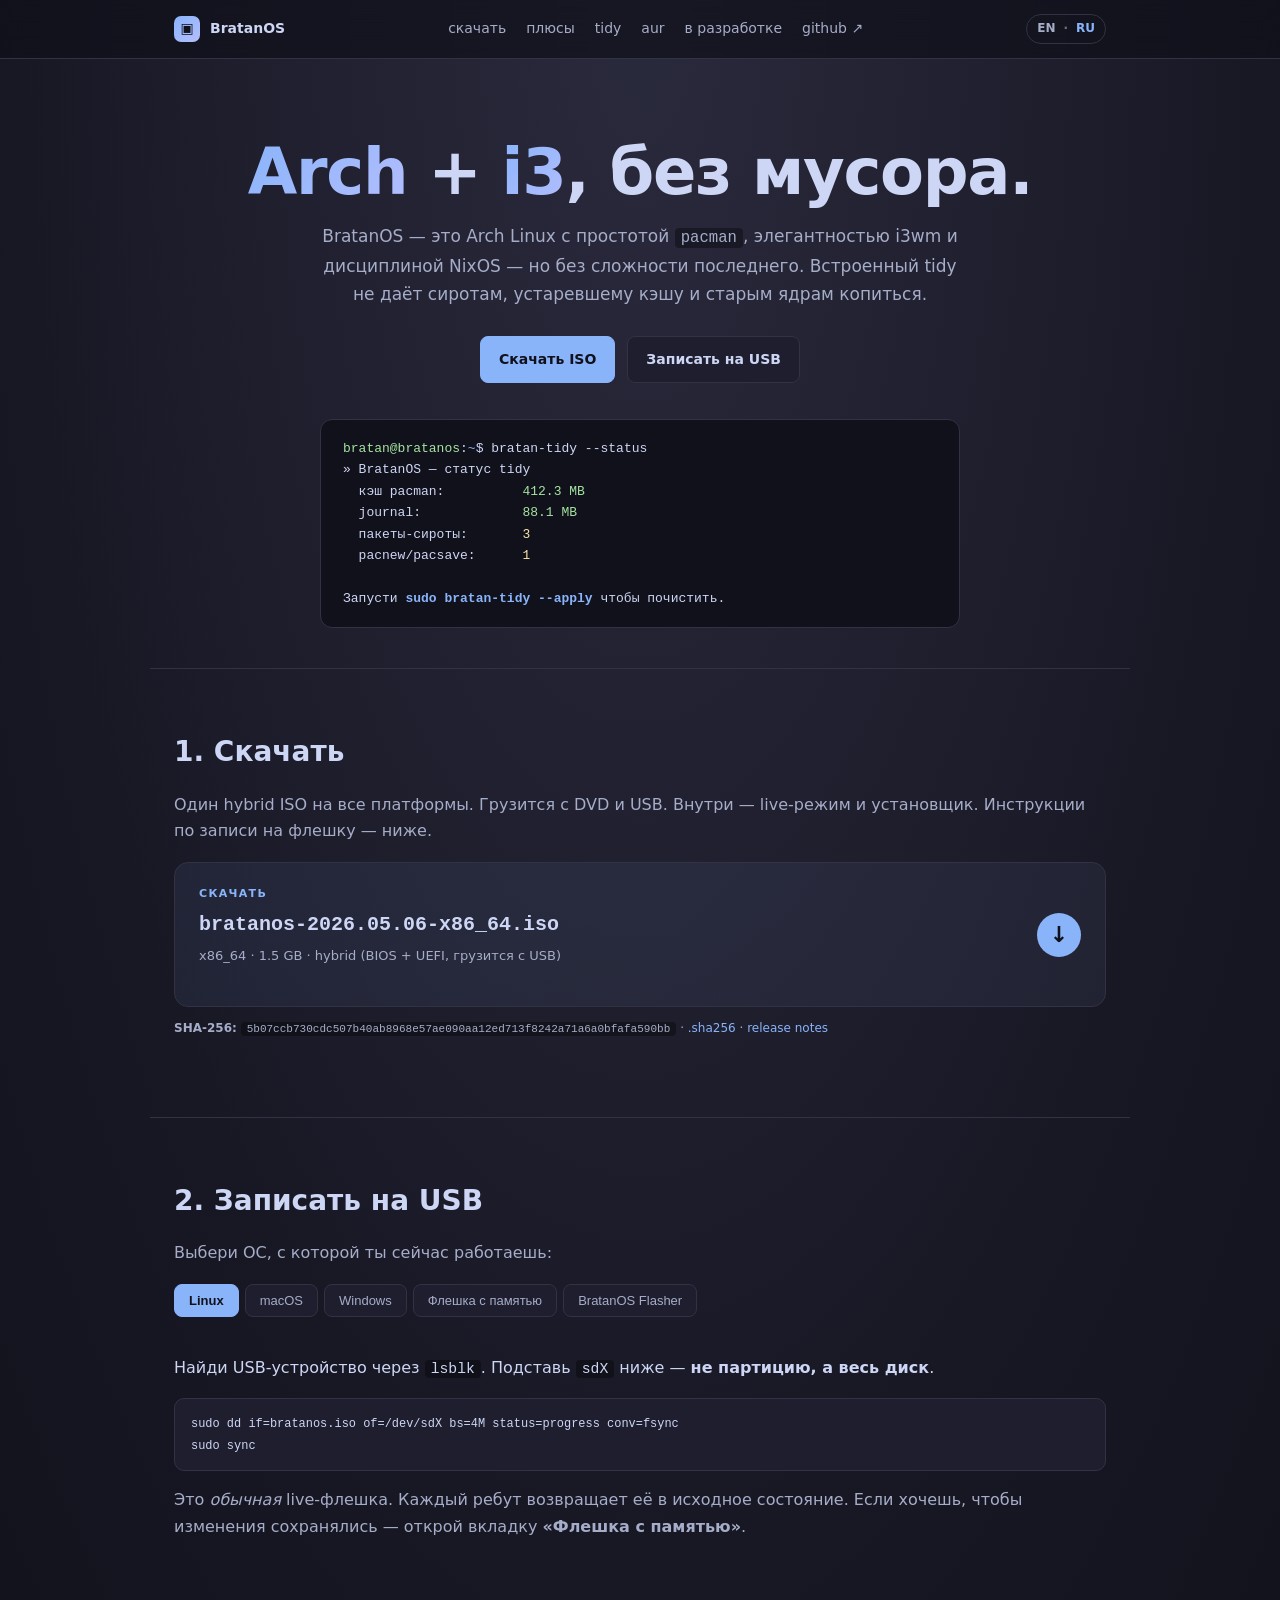
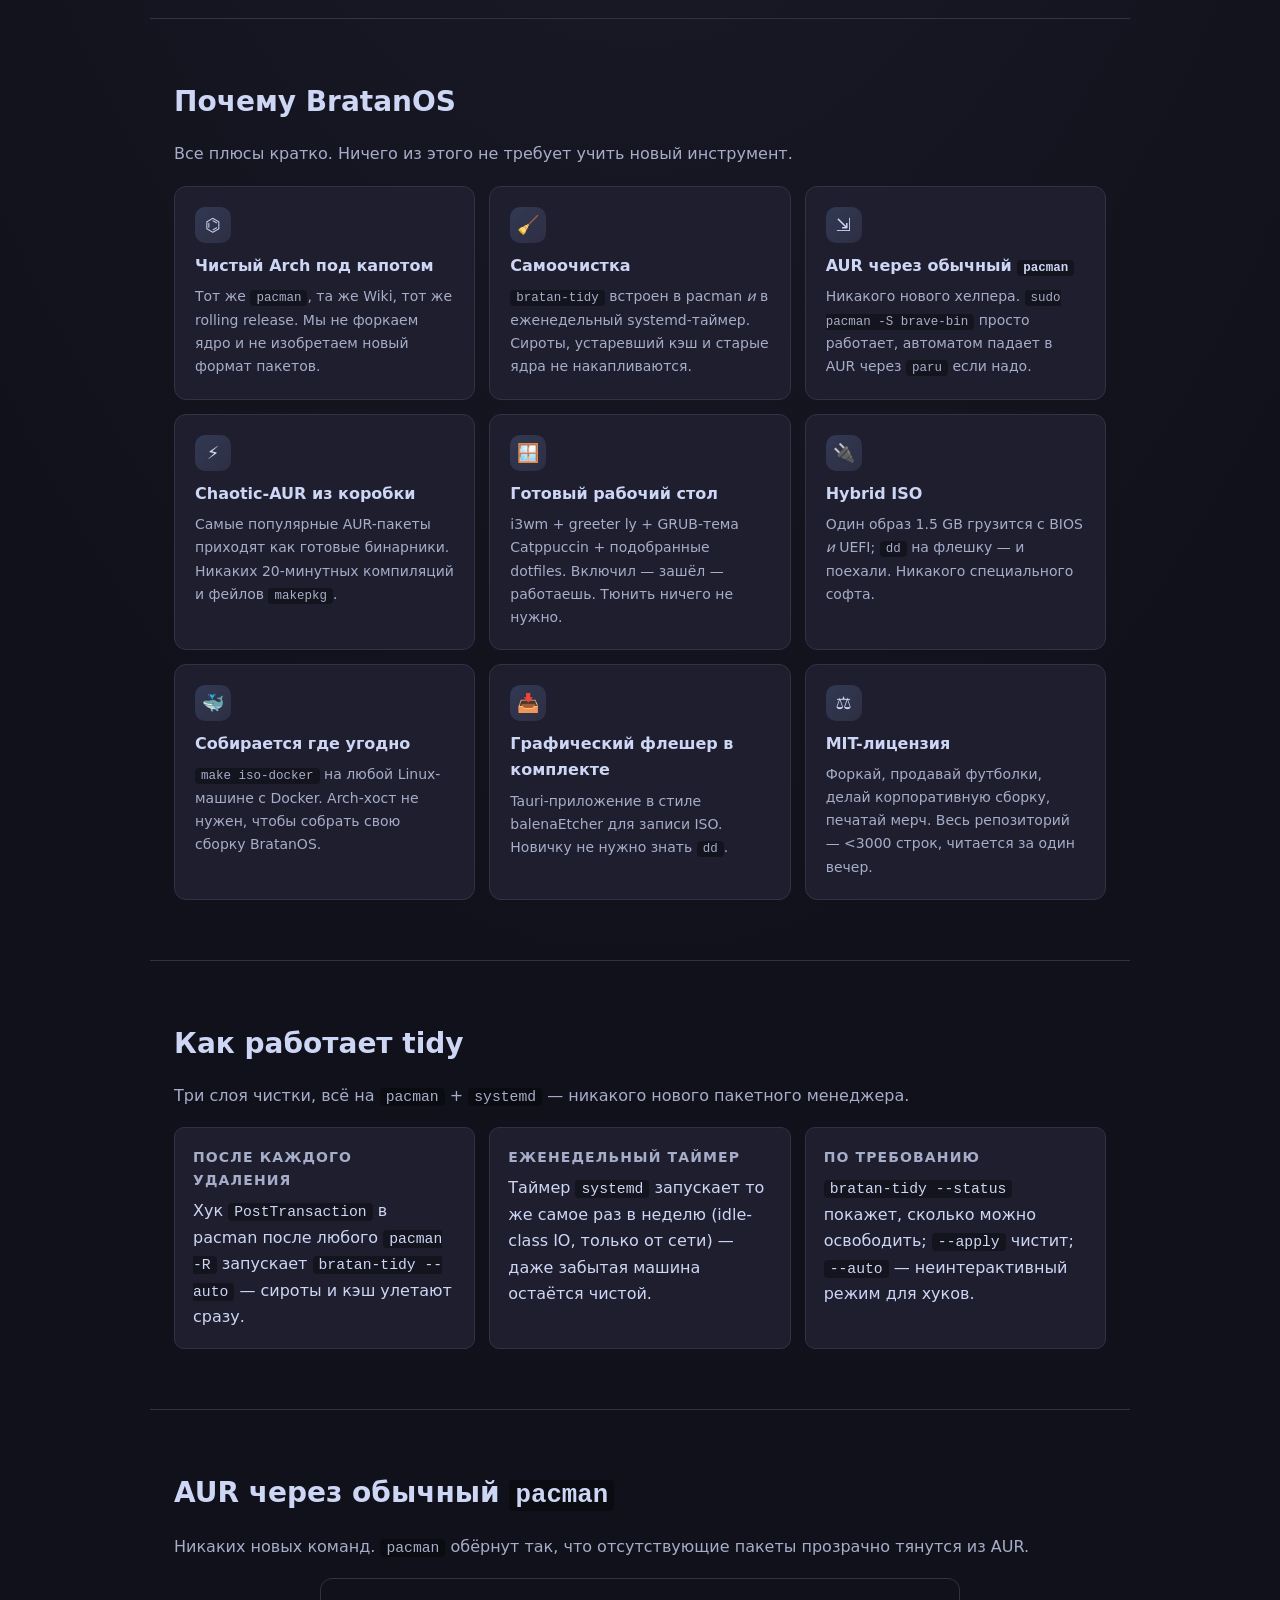
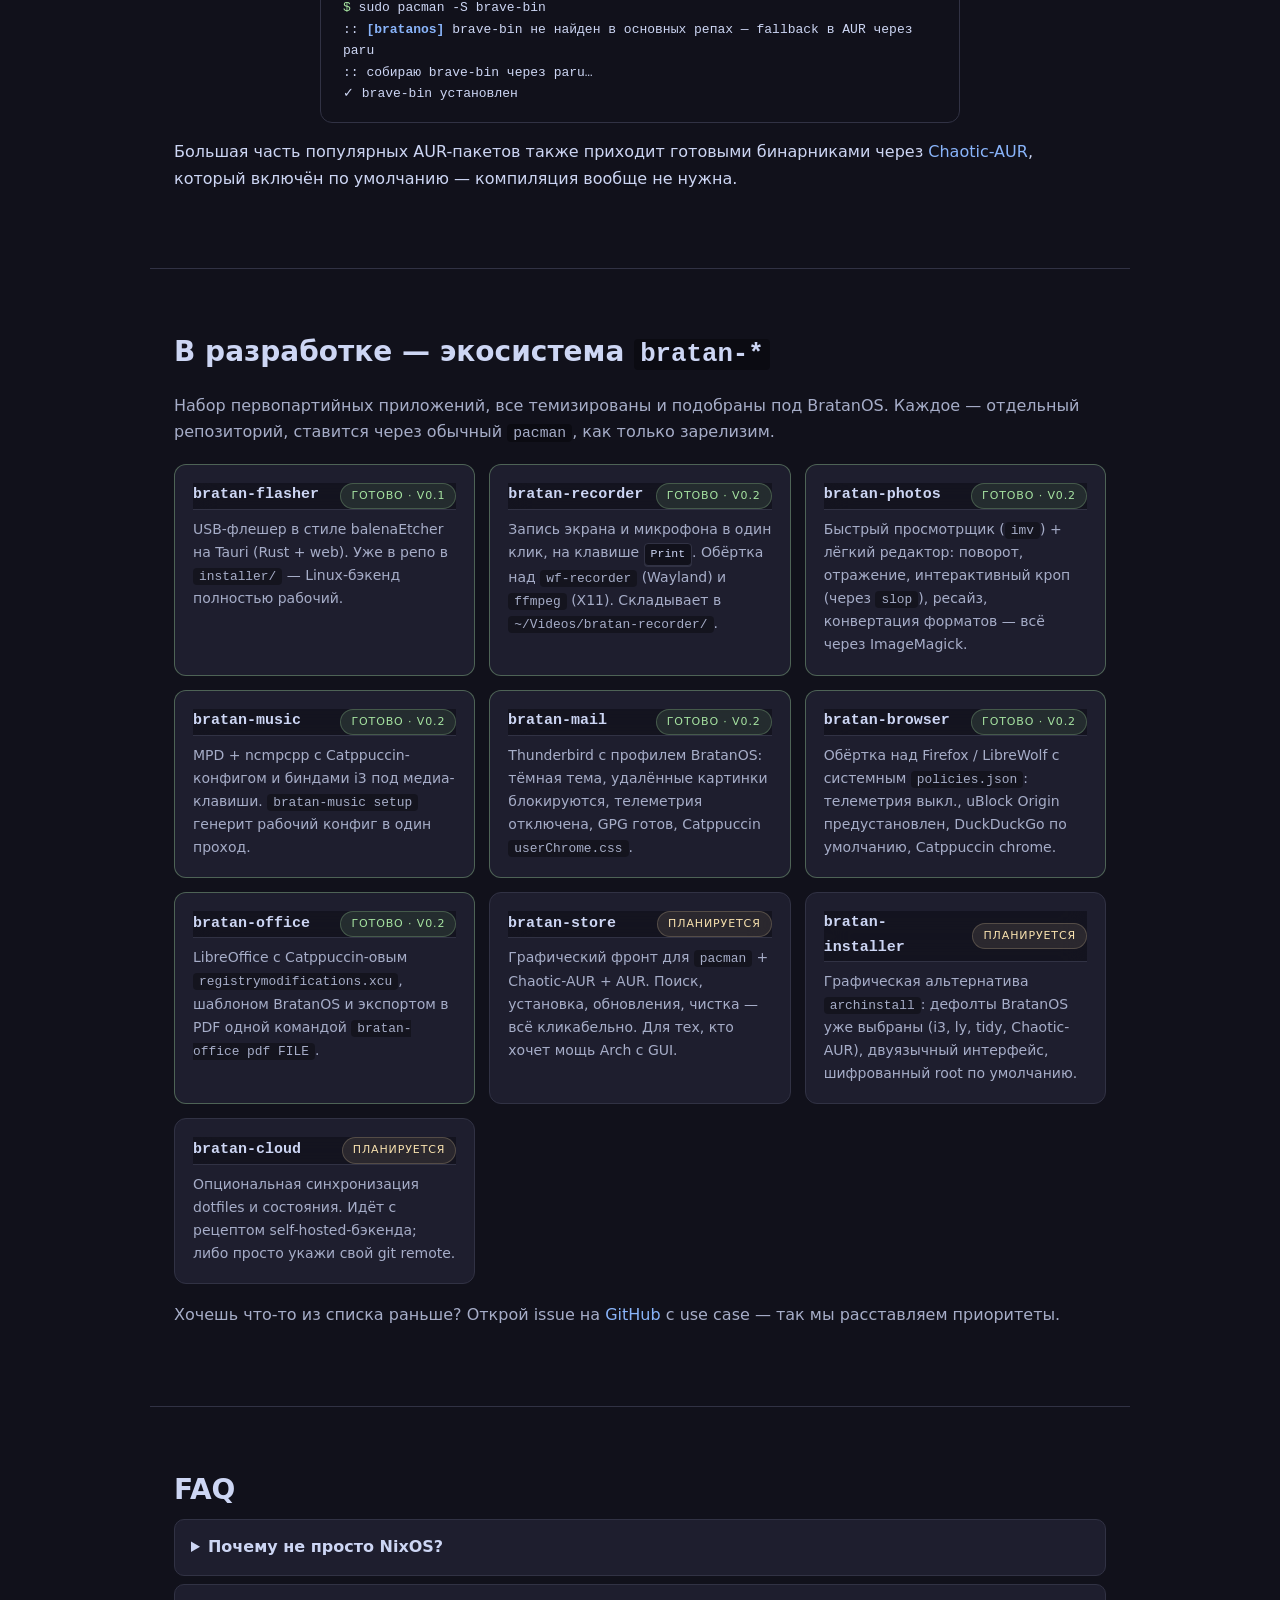
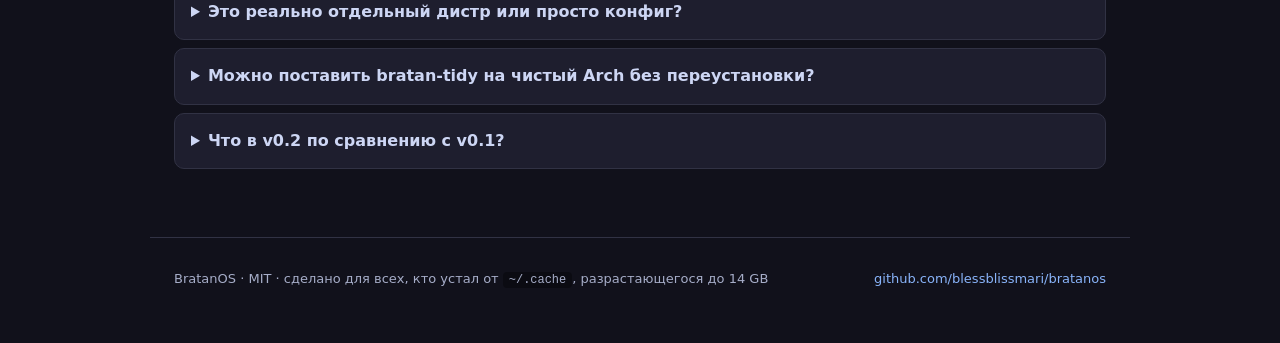
==== commit fec9f78f: "site: add persistent USB tab (EN + RU)" ====
--- a/ru/index.html
+++ b/ru/index.html
@@ -78,12 +78,14 @@
     <button class="tab" data-tab="linux">Linux</button>
     <button class="tab" data-tab="mac">macOS</button>
     <button class="tab" data-tab="windows">Windows</button>
+    <button class="tab" data-tab="persistent">Флешка с памятью</button>
     <button class="tab" data-tab="flasher">BratanOS Flasher</button>
   </div>
   <div class="tab-panel" data-panel="linux">
     <p>Найди USB-устройство через <code>lsblk</code>. Подставь <code>sdX</code> ниже — <strong>не партицию, а весь диск</strong>.</p>
     <pre><code>sudo dd if=bratanos.iso of=/dev/sdX bs=4M status=progress conv=fsync
 sudo sync</code></pre>
+    <p class="muted">Это <em>обычная</em> live-флешка. Каждый ребут возвращает её в исходное состояние. Если хочешь, чтобы изменения сохранялись — открой вкладку <strong>«Флешка с памятью»</strong>.</p>
   </div>
   <div class="tab-panel hidden" data-panel="mac">
     <p>Найди диск через <code>diskutil list</code>, размонтируй и пиши <code>dd</code>:</p>
@@ -100,6 +102,17 @@
       <li><a href="https://www.ventoy.net/">Ventoy</a> — кинуть ISO на флешку с Ventoy.</li>
       <li><a href="https://etcher.balena.io/">balenaEtcher</a> — выбрать, нажать, готово.</li>
     </ul>
+  </div>
+  <div class="tab-panel hidden" data-panel="persistent">
+    <p>Сделать так, чтобы BratanOS реально <em>жил</em> на флешке: установленные пакеты, <code>~/.config</code>, файлы в <code>$HOME</code> — всё переживает ребут.</p>
+    <pre><code>sudo bratan-flash-persistent bratanos.iso /dev/sdX</code></pre>
+    <p>Что делает скрипт:</p>
+    <ol>
+      <li><code>dd</code>-ит ISO на флешку.</li>
+      <li>Из оставшегося свободного места делает второй раздел в ext4 с меткой <code>BRATAN_PERSIST</code>.</li>
+      <li>При следующей загрузке выбираешь <strong>«BratanOS (persistent)»</strong> в меню загрузчика — ядро монтирует этот раздел как writable overlay.</li>
+    </ol>
+    <p class="muted">Скрипт лежит и <em>внутри</em> live-ISO, поэтому, загрузившись с обычной live-флешки, ты можешь сразу записать вторую — уже с памятью.</p>
   </div>
   <div class="tab-panel hidden" data-panel="flasher">
     <p>BratanOS Flasher — наш собственный аналог balenaEtcher: выбери ISO, выбери флешку, смотри прогресс. Написан на Tauri (Rust + web).</p>
